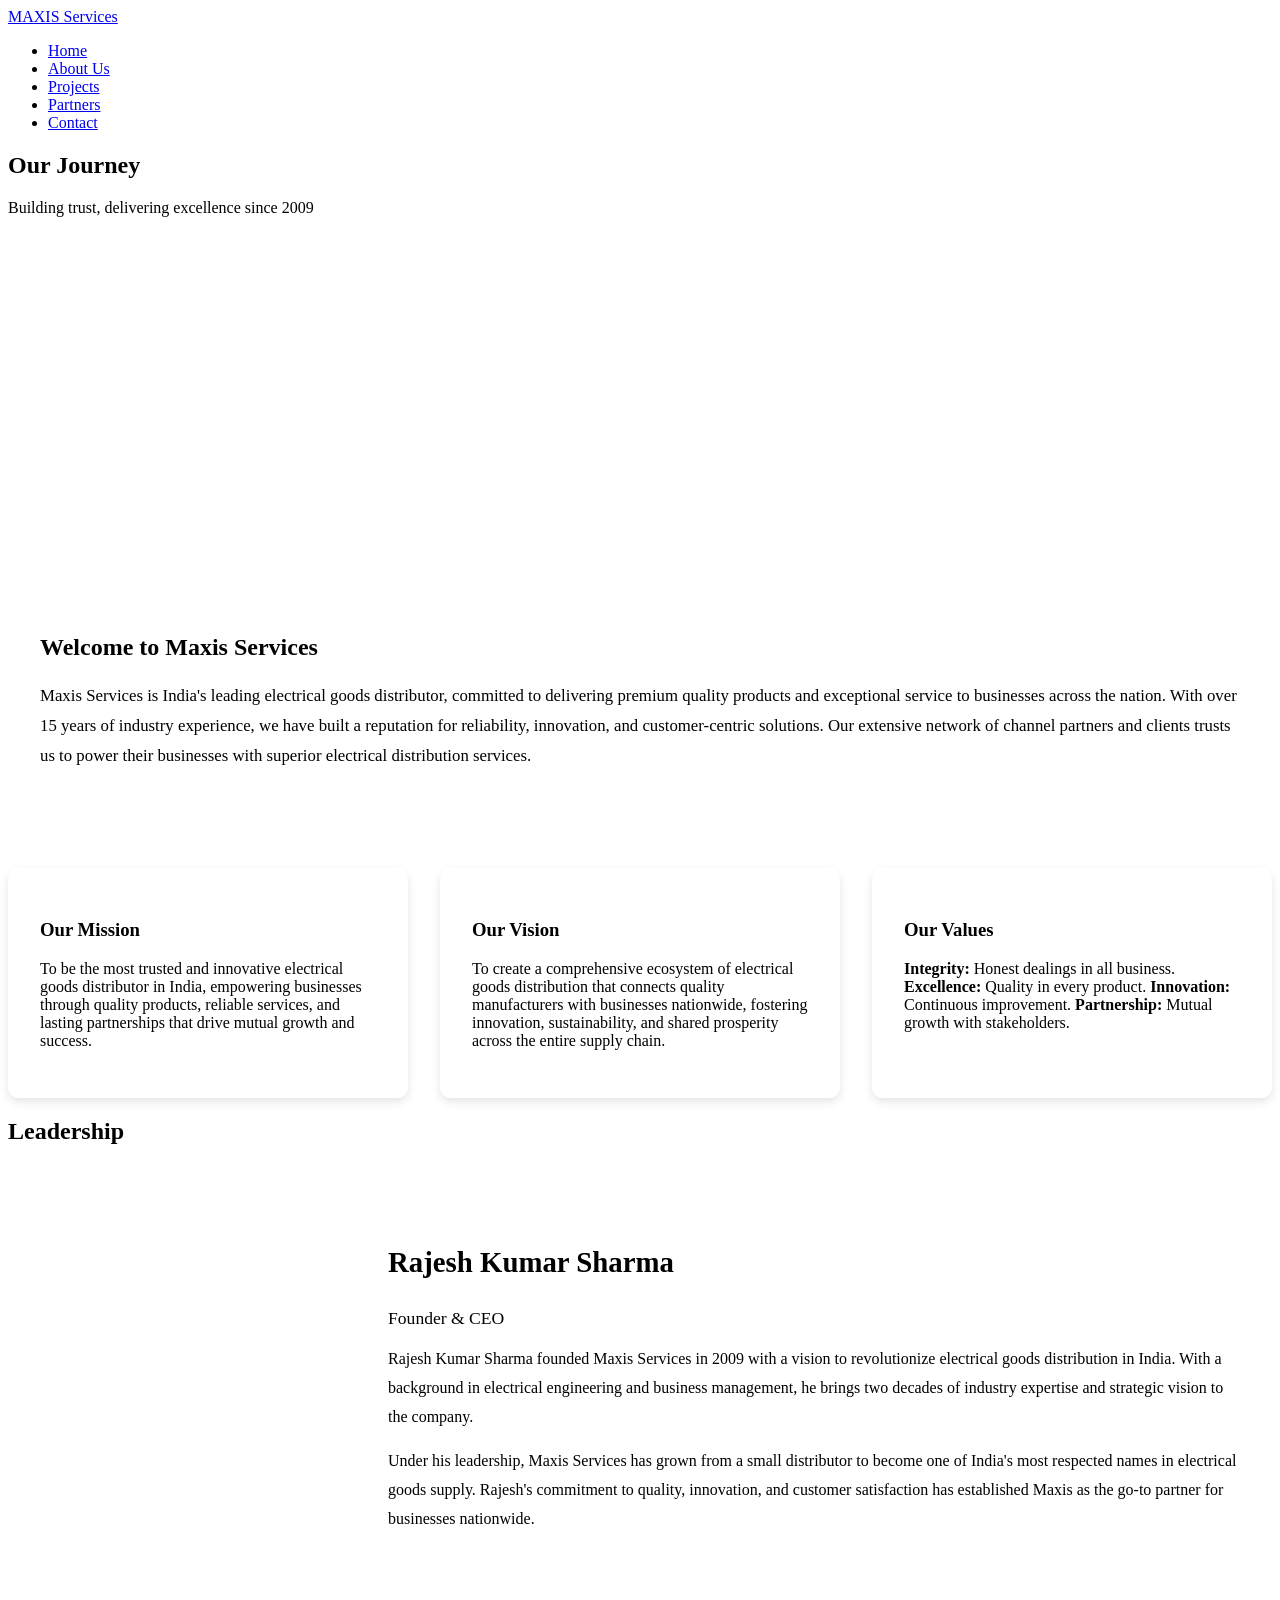
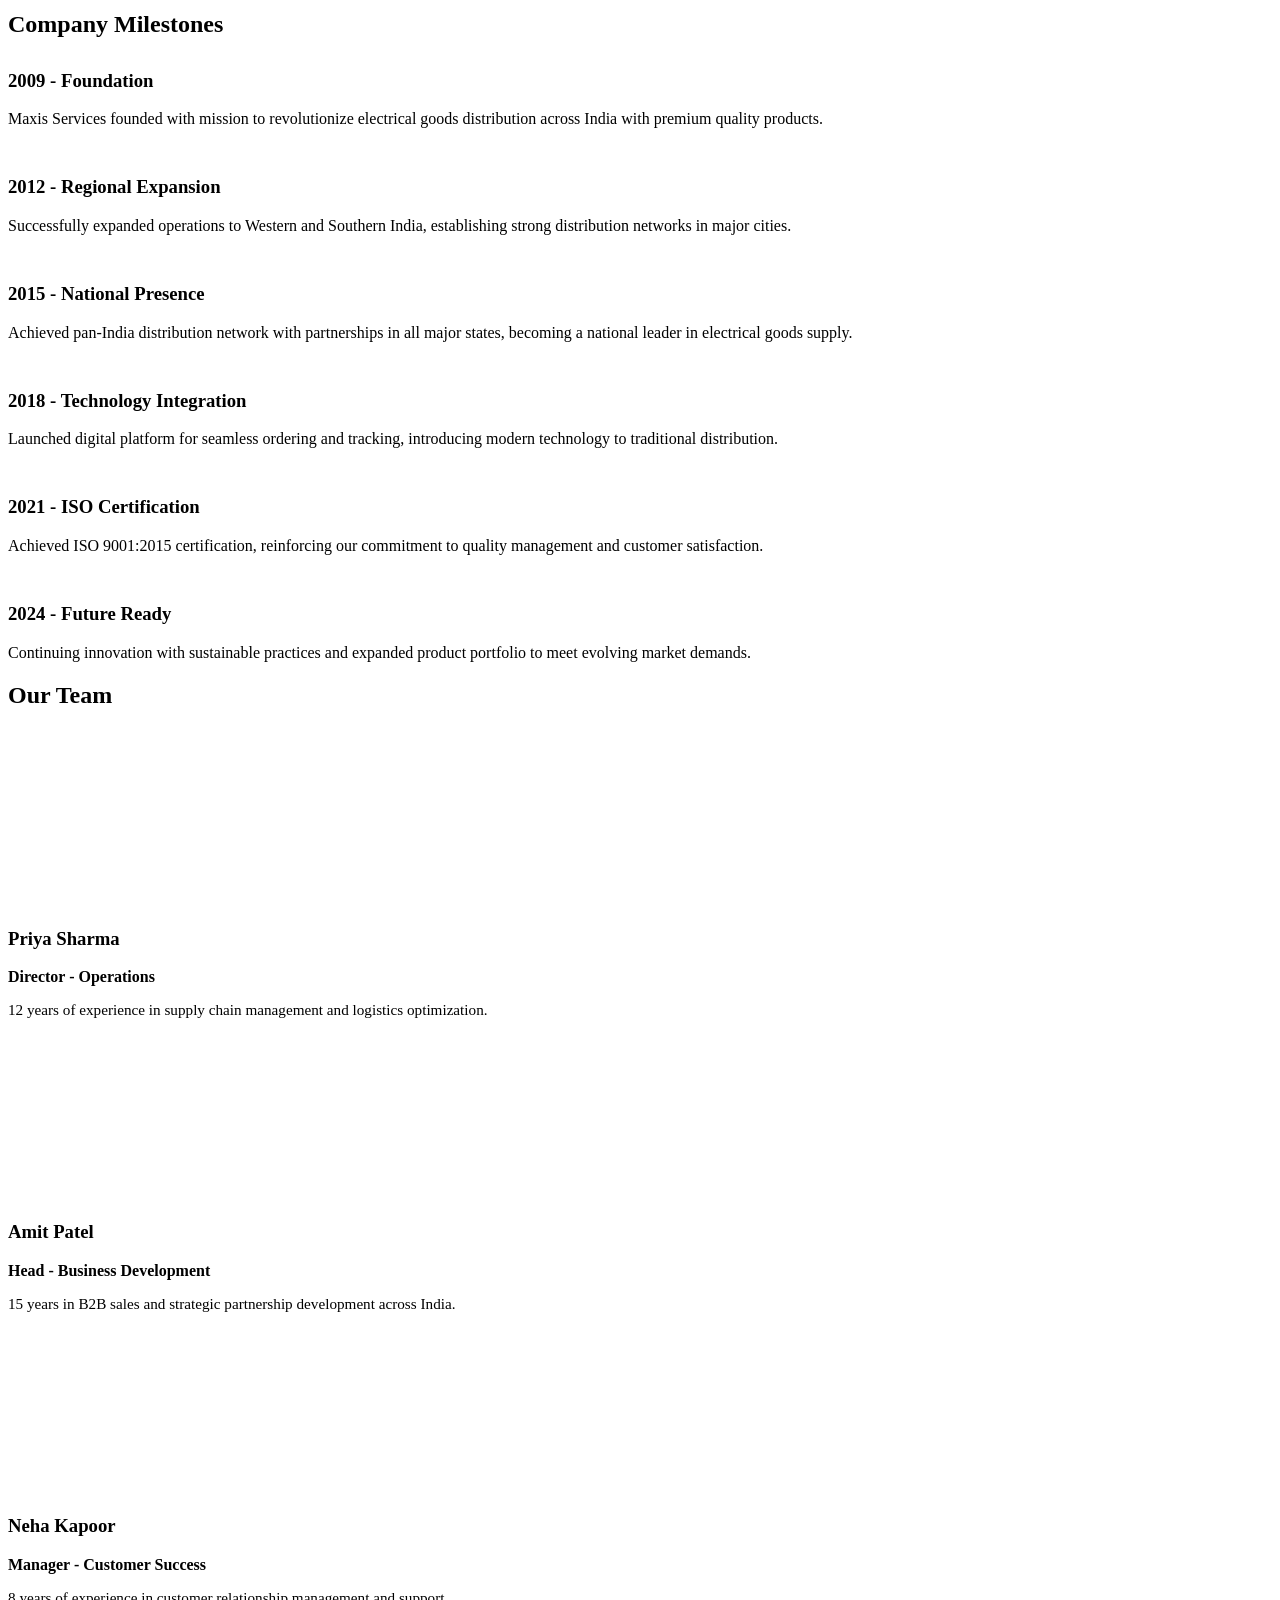
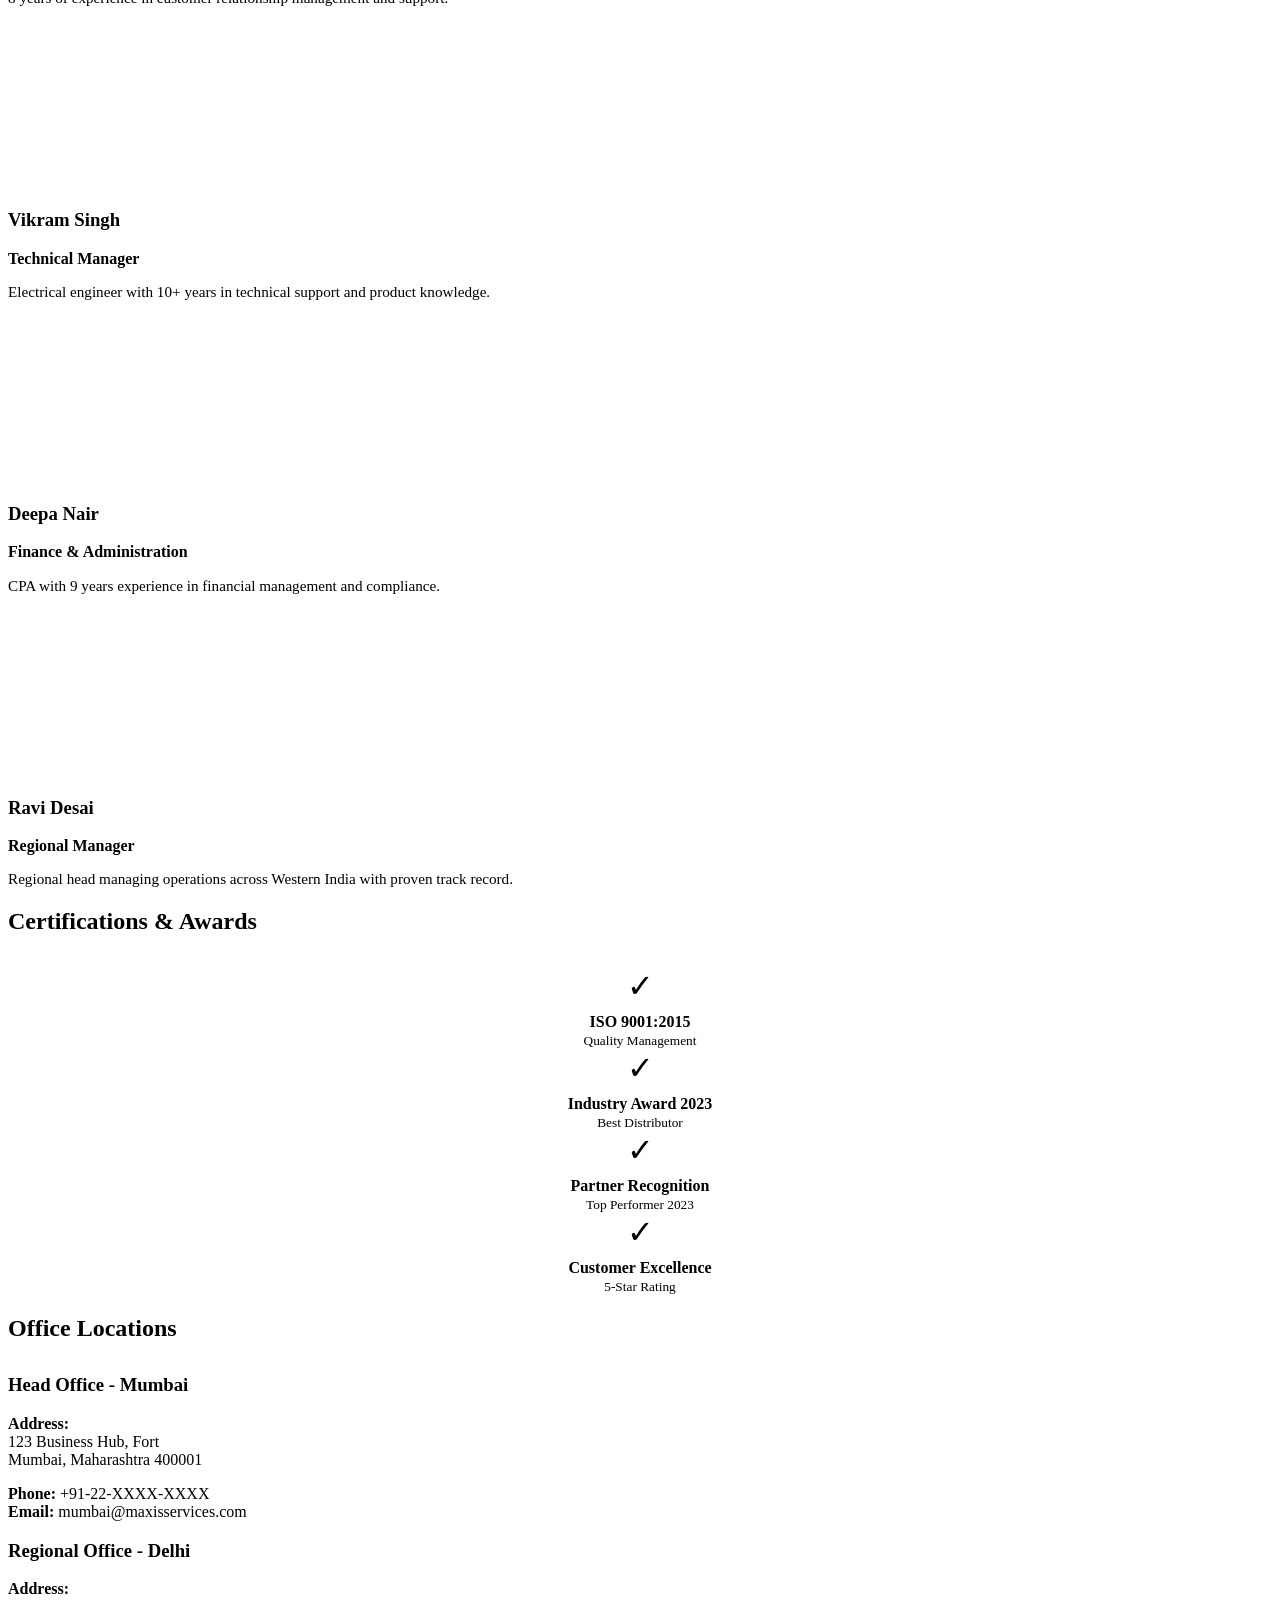
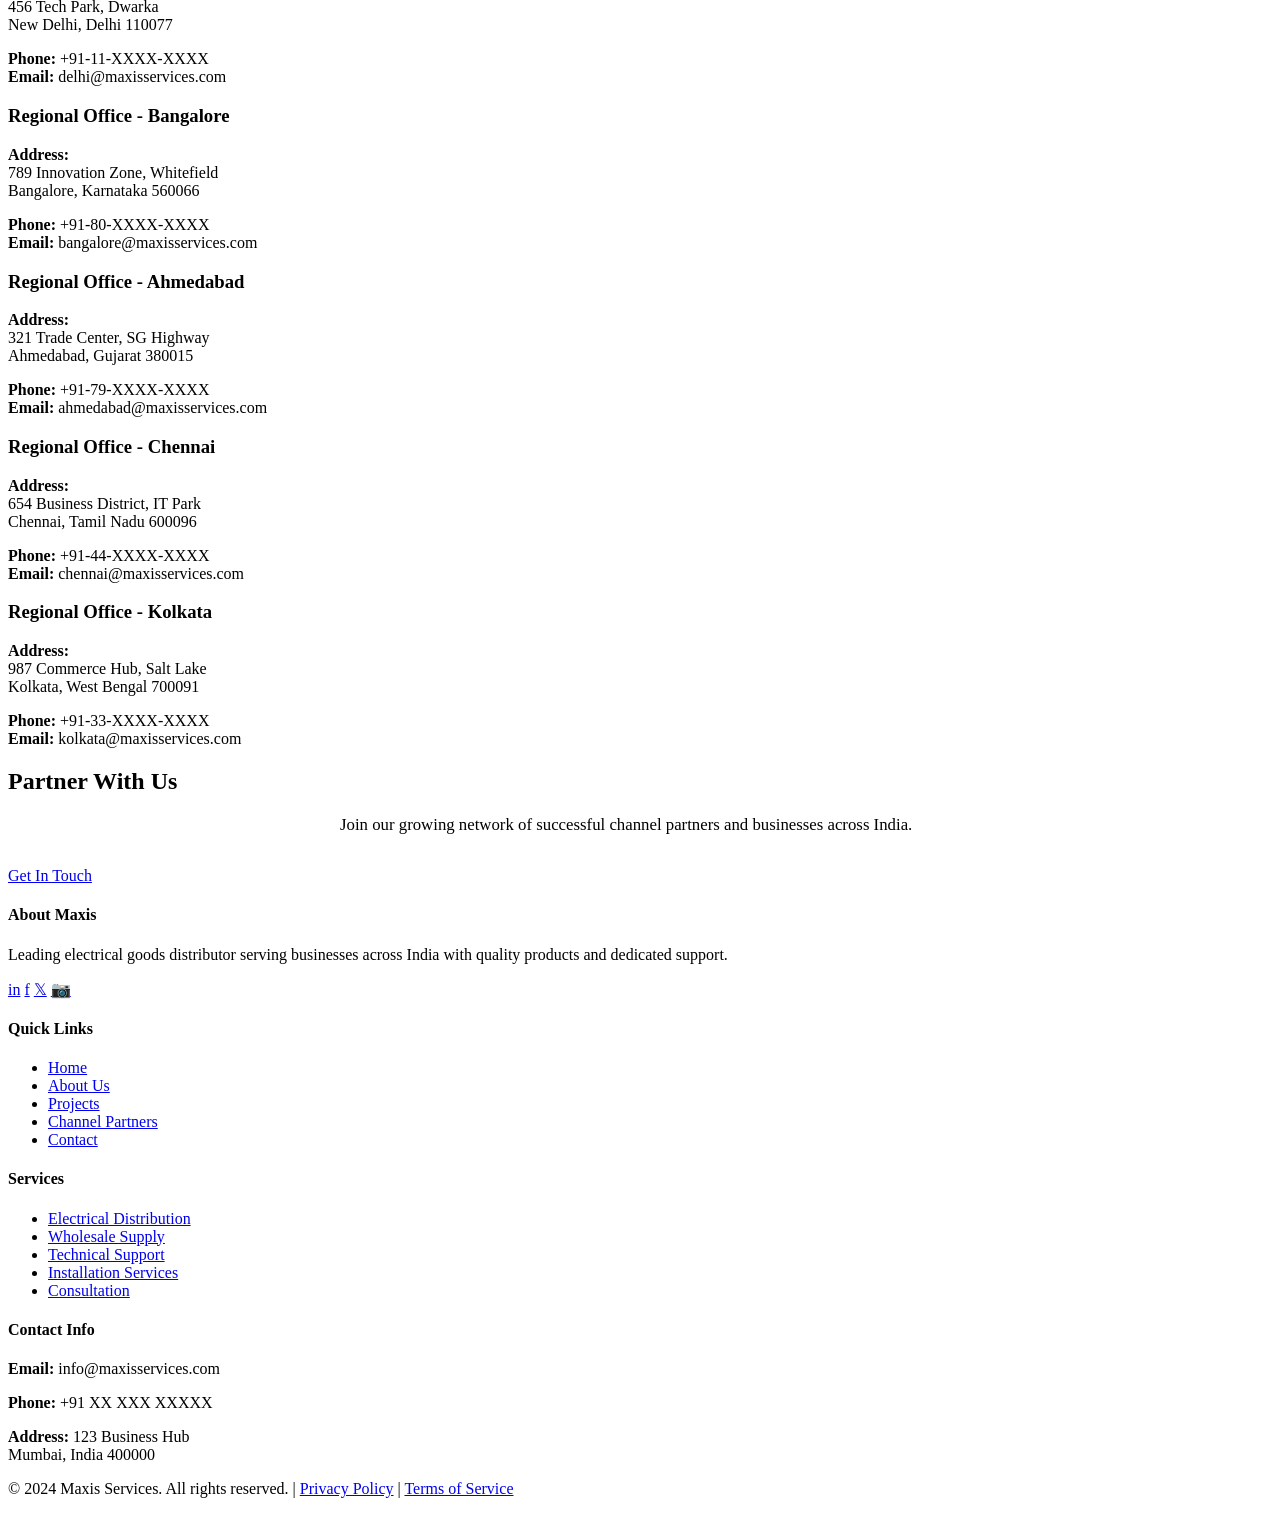
==== about.html @ 86330766 "Add files via upload" ====
<!DOCTYPE html>
<html lang="en">
<head>
    <meta charset="UTF-8">
    <meta name="viewport" content="width=device-width, initial-scale=1.0">
    <title>About Us - Maxis Services</title>
    <meta name="description" content="Learn about Maxis Services' journey, mission, vision, and dedicated team.">
    <link rel="stylesheet" href="css/styles.css">
</head>
<body>
    <!-- ============ HEADER ============ -->
    <header>
        <div class="navbar">
            <a href="index.html" class="logo">MAXIS Services</a>
            <nav>
                <ul>
                    <li><a href="index.html">Home</a></li>
                    <li><a href="about.html" class="active">About Us</a></li>
                    <li><a href="projects.html">Projects</a></li>
                    <li><a href="partners.html">Partners</a></li>
                    <li><a href="contact.html">Contact</a></li>
                </ul>
            </nav>
        </div>
    </header>

    <!-- ============ PAGE HERO ============ -->
    <section class="hero" style="min-height: 50vh;">
        <div class="hero-content">
            <h1>Our Journey</h1>
            <p>Building trust, delivering excellence since 2009</p>
        </div>
    </section>

    <!-- ============ COMPANY OVERVIEW ============ -->
    <section>
        <div class="container">
            <div style="background: var(--light-blue); padding: 2rem; border-radius: 10px; margin-bottom: 3rem;">
                <h2 style="color: var(--dark-blue); margin-top: 0;">Welcome to Maxis Services</h2>
                <p style="font-size: 1.05rem; line-height: 1.8;">
                    Maxis Services is India's leading electrical goods distributor, committed to delivering premium quality products 
                    and exceptional service to businesses across the nation. With over 15 years of industry experience, we have built 
                    a reputation for reliability, innovation, and customer-centric solutions. Our extensive network of channel partners 
                    and clients trusts us to power their businesses with superior electrical distribution services.
                </p>
            </div>
        </div>
    </section>

    <!-- ============ MISSION & VISION ============ -->
    <section class="light">
        <div class="container">
            <div style="display: grid; grid-template-columns: repeat(auto-fit, minmax(300px, 1fr)); gap: 2rem; margin-top: 2rem;">
                <div style="background: white; padding: 2rem; border-radius: 10px; box-shadow: 0 4px 10px rgba(0,0,0,0.1); border-left: 4px solid var(--purple);">
                    <h3 style="color: var(--dark-blue);">Our Mission</h3>
                    <p>To be the most trusted and innovative electrical goods distributor in India, empowering businesses through quality products, 
                    reliable services, and lasting partnerships that drive mutual growth and success.</p>
                </div>

                <div style="background: white; padding: 2rem; border-radius: 10px; box-shadow: 0 4px 10px rgba(0,0,0,0.1); border-left: 4px solid var(--purple);">
                    <h3 style="color: var(--dark-blue);">Our Vision</h3>
                    <p>To create a comprehensive ecosystem of electrical goods distribution that connects quality manufacturers with businesses 
                    nationwide, fostering innovation, sustainability, and shared prosperity across the entire supply chain.</p>
                </div>

                <div style="background: white; padding: 2rem; border-radius: 10px; box-shadow: 0 4px 10px rgba(0,0,0,0.1); border-left: 4px solid var(--purple);">
                    <h3 style="color: var(--dark-blue);">Our Values</h3>
                    <p><strong>Integrity:</strong> Honest dealings in all business. <strong>Excellence:</strong> Quality in every product. 
                    <strong>Innovation:</strong> Continuous improvement. <strong>Partnership:</strong> Mutual growth with stakeholders.</p>
                </div>
            </div>
        </div>
    </section>

    <!-- ============ FOUNDER PROFILE ============ -->
    <section>
        <div class="container">
            <h2>Leadership</h2>
            <div style="display: grid; grid-template-columns: 300px 1fr; gap: 3rem; align-items: center; margin-top: 2rem; background: var(--light-blue); padding: 2rem; border-radius: 10px;">
                <div style="background: linear-gradient(135deg, var(--medium-blue), var(--purple)); height: 350px; border-radius: 10px; display: flex; align-items: center; justify-content: center; color: white; font-size: 1rem;">
                    Founder Photo
                </div>
                <div>
                    <h3 style="color: var(--dark-blue); font-size: 1.8rem;">Rajesh Kumar Sharma</h3>
                    <p style="color: var(--medium-blue); font-size: 1.1rem; margin-bottom: 1rem;">Founder & CEO</p>
                    <p style="line-height: 1.8; margin-bottom: 1rem;">
                        Rajesh Kumar Sharma founded Maxis Services in 2009 with a vision to revolutionize electrical goods distribution in India. 
                        With a background in electrical engineering and business management, he brings two decades of industry expertise and 
                        strategic vision to the company.
                    </p>
                    <p style="line-height: 1.8;">
                        Under his leadership, Maxis Services has grown from a small distributor to become one of India's most respected names 
                        in electrical goods supply. Rajesh's commitment to quality, innovation, and customer satisfaction has established Maxis 
                        as the go-to partner for businesses nationwide.
                    </p>
                </div>
            </div>
        </div>
    </section>

    <!-- ============ TIMELINE ============ -->
    <section class="light">
        <div class="container">
            <h2>Company Milestones</h2>
            <div class="timeline" style="margin-top: 2rem;">
                <div class="timeline-item" style="position: relative; margin-bottom: 3rem;">
                    <div class="timeline-dot"></div>
                    <div class="timeline-content">
                        <h3>2009 - Foundation</h3>
                        <p>Maxis Services founded with mission to revolutionize electrical goods distribution across India with premium quality products.</p>
                    </div>
                </div>

                <div class="timeline-item" style="position: relative; margin-bottom: 3rem;">
                    <div class="timeline-dot"></div>
                    <div class="timeline-content">
                        <h3>2012 - Regional Expansion</h3>
                        <p>Successfully expanded operations to Western and Southern India, establishing strong distribution networks in major cities.</p>
                    </div>
                </div>

                <div class="timeline-item" style="position: relative; margin-bottom: 3rem;">
                    <div class="timeline-dot"></div>
                    <div class="timeline-content">
                        <h3>2015 - National Presence</h3>
                        <p>Achieved pan-India distribution network with partnerships in all major states, becoming a national leader in electrical goods supply.</p>
                    </div>
                </div>

                <div class="timeline-item" style="position: relative; margin-bottom: 3rem;">
                    <div class="timeline-dot"></div>
                    <div class="timeline-content">
                        <h3>2018 - Technology Integration</h3>
                        <p>Launched digital platform for seamless ordering and tracking, introducing modern technology to traditional distribution.</p>
                    </div>
                </div>

                <div class="timeline-item" style="position: relative; margin-bottom: 3rem;">
                    <div class="timeline-dot"></div>
                    <div class="timeline-content">
                        <h3>2021 - ISO Certification</h3>
                        <p>Achieved ISO 9001:2015 certification, reinforcing our commitment to quality management and customer satisfaction.</p>
                    </div>
                </div>

                <div class="timeline-item" style="position: relative;">
                    <div class="timeline-dot"></div>
                    <div class="timeline-content">
                        <h3>2024 - Future Ready</h3>
                        <p>Continuing innovation with sustainable practices and expanded product portfolio to meet evolving market demands.</p>
                    </div>
                </div>
            </div>
        </div>
    </section>

    <!-- ============ TEAM ============ -->
    <section>
        <div class="container">
            <h2>Our Team</h2>
            <div class="features" style="margin-top: 2rem;">
                <div class="feature-card">
                    <div style="background: linear-gradient(135deg, var(--medium-blue), var(--purple)); height: 200px; border-radius: 8px; margin: -2rem -2rem 1rem; display: flex; align-items: center; justify-content: center; color: white;">
                        Team Member 1
                    </div>
                    <h3>Priya Sharma</h3>
                    <p style="color: var(--medium-blue); font-weight: 600; margin-bottom: 0.5rem;">Director - Operations</p>
                    <p style="font-size: 0.95rem;">12 years of experience in supply chain management and logistics optimization.</p>
                </div>

                <div class="feature-card">
                    <div style="background: linear-gradient(135deg, var(--medium-blue), var(--purple)); height: 200px; border-radius: 8px; margin: -2rem -2rem 1rem; display: flex; align-items: center; justify-content: center; color: white;">
                        Team Member 2
                    </div>
                    <h3>Amit Patel</h3>
                    <p style="color: var(--medium-blue); font-weight: 600; margin-bottom: 0.5rem;">Head - Business Development</p>
                    <p style="font-size: 0.95rem;">15 years in B2B sales and strategic partnership development across India.</p>
                </div>

                <div class="feature-card">
                    <div style="background: linear-gradient(135deg, var(--medium-blue), var(--purple)); height: 200px; border-radius: 8px; margin: -2rem -2rem 1rem; display: flex; align-items: center; justify-content: center; color: white;">
                        Team Member 3
                    </div>
                    <h3>Neha Kapoor</h3>
                    <p style="color: var(--medium-blue); font-weight: 600; margin-bottom: 0.5rem;">Manager - Customer Success</p>
                    <p style="font-size: 0.95rem;">8 years of experience in customer relationship management and support.</p>
                </div>

                <div class="feature-card">
                    <div style="background: linear-gradient(135deg, var(--medium-blue), var(--purple)); height: 200px; border-radius: 8px; margin: -2rem -2rem 1rem; display: flex; align-items: center; justify-content: center; color: white;">
                        Team Member 4
                    </div>
                    <h3>Vikram Singh</h3>
                    <p style="color: var(--medium-blue); font-weight: 600; margin-bottom: 0.5rem;">Technical Manager</p>
                    <p style="font-size: 0.95rem;">Electrical engineer with 10+ years in technical support and product knowledge.</p>
                </div>

                <div class="feature-card">
                    <div style="background: linear-gradient(135deg, var(--medium-blue), var(--purple)); height: 200px; border-radius: 8px; margin: -2rem -2rem 1rem; display: flex; align-items: center; justify-content: center; color: white;">
                        Team Member 5
                    </div>
                    <h3>Deepa Nair</h3>
                    <p style="color: var(--medium-blue); font-weight: 600; margin-bottom: 0.5rem;">Finance & Administration</p>
                    <p style="font-size: 0.95rem;">CPA with 9 years experience in financial management and compliance.</p>
                </div>

                <div class="feature-card">
                    <div style="background: linear-gradient(135deg, var(--medium-blue), var(--purple)); height: 200px; border-radius: 8px; margin: -2rem -2rem 1rem; display: flex; align-items: center; justify-content: center; color: white;">
                        Team Member 6
                    </div>
                    <h3>Ravi Desai</h3>
                    <p style="color: var(--medium-blue); font-weight: 600; margin-bottom: 0.5rem;">Regional Manager</p>
                    <p style="font-size: 0.95rem;">Regional head managing operations across Western India with proven track record.</p>
                </div>
            </div>
        </div>
    </section>

    <!-- ============ CERTIFICATIONS ============ -->
    <section class="light">
        <div class="container">
            <h2>Certifications & Awards</h2>
            <div class="partners-grid" style="margin-top: 2rem;">
                <div class="partner-card">
                    <div style="text-align: center;">
                        <div style="font-size: 2rem; margin-bottom: 0.5rem;">✓</div>
                        <strong>ISO 9001:2015</strong><br><small>Quality Management</small>
                    </div>
                </div>
                <div class="partner-card">
                    <div style="text-align: center;">
                        <div style="font-size: 2rem; margin-bottom: 0.5rem;">✓</div>
                        <strong>Industry Award 2023</strong><br><small>Best Distributor</small>
                    </div>
                </div>
                <div class="partner-card">
                    <div style="text-align: center;">
                        <div style="font-size: 2rem; margin-bottom: 0.5rem;">✓</div>
                        <strong>Partner Recognition</strong><br><small>Top Performer 2023</small>
                    </div>
                </div>
                <div class="partner-card">
                    <div style="text-align: center;">
                        <div style="font-size: 2rem; margin-bottom: 0.5rem;">✓</div>
                        <strong>Customer Excellence</strong><br><small>5-Star Rating</small>
                    </div>
                </div>
            </div>
        </div>
    </section>

    <!-- ============ OFFICE LOCATIONS ============ -->
    <section>
        <div class="container">
            <h2>Office Locations</h2>
            <div class="features" style="margin-top: 2rem;">
                <div class="feature-card">
                    <h3>Head Office - Mumbai</h3>
                    <p><strong>Address:</strong><br>123 Business Hub, Fort<br>Mumbai, Maharashtra 400001</p>
                    <p><strong>Phone:</strong> +91-22-XXXX-XXXX<br><strong>Email:</strong> mumbai@maxisservices.com</p>
                </div>

                <div class="feature-card">
                    <h3>Regional Office - Delhi</h3>
                    <p><strong>Address:</strong><br>456 Tech Park, Dwarka<br>New Delhi, Delhi 110077</p>
                    <p><strong>Phone:</strong> +91-11-XXXX-XXXX<br><strong>Email:</strong> delhi@maxisservices.com</p>
                </div>

                <div class="feature-card">
                    <h3>Regional Office - Bangalore</h3>
                    <p><strong>Address:</strong><br>789 Innovation Zone, Whitefield<br>Bangalore, Karnataka 560066</p>
                    <p><strong>Phone:</strong> +91-80-XXXX-XXXX<br><strong>Email:</strong> bangalore@maxisservices.com</p>
                </div>

                <div class="feature-card">
                    <h3>Regional Office - Ahmedabad</h3>
                    <p><strong>Address:</strong><br>321 Trade Center, SG Highway<br>Ahmedabad, Gujarat 380015</p>
                    <p><strong>Phone:</strong> +91-79-XXXX-XXXX<br><strong>Email:</strong> ahmedabad@maxisservices.com</p>
                </div>

                <div class="feature-card">
                    <h3>Regional Office - Chennai</h3>
                    <p><strong>Address:</strong><br>654 Business District, IT Park<br>Chennai, Tamil Nadu 600096</p>
                    <p><strong>Phone:</strong> +91-44-XXXX-XXXX<br><strong>Email:</strong> chennai@maxisservices.com</p>
                </div>

                <div class="feature-card">
                    <h3>Regional Office - Kolkata</h3>
                    <p><strong>Address:</strong><br>987 Commerce Hub, Salt Lake<br>Kolkata, West Bengal 700091</p>
                    <p><strong>Phone:</strong> +91-33-XXXX-XXXX<br><strong>Email:</strong> kolkata@maxisservices.com</p>
                </div>
            </div>
        </div>
    </section>

    <!-- ============ CTA ============ -->
    <section class="dark">
        <div class="container text-center">
            <h2>Partner With Us</h2>
            <p style="font-size: 1.05rem; margin-bottom: 2rem; max-width: 600px; margin-left: auto; margin-right: auto;">
                Join our growing network of successful channel partners and businesses across India.
            </p>
            <a href="contact.html" class="btn btn-secondary">Get In Touch</a>
        </div>
    </section>

    <!-- ============ FOOTER ============ -->
    <footer>
        <div class="footer-content">
            <div class="footer-section">
                <h4>About Maxis</h4>
                <p>Leading electrical goods distributor serving businesses across India with quality products and dedicated support.</p>
                <div class="social-links">
                    <a href="#" title="LinkedIn">in</a>
                    <a href="#" title="Facebook">f</a>
                    <a href="#" title="Twitter">𝕏</a>
                    <a href="#" title="Instagram">📷</a>
                </div>
            </div>

            <div class="footer-section">
                <h4>Quick Links</h4>
                <ul>
                    <li><a href="index.html">Home</a></li>
                    <li><a href="about.html">About Us</a></li>
                    <li><a href="projects.html">Projects</a></li>
                    <li><a href="partners.html">Channel Partners</a></li>
                    <li><a href="contact.html">Contact</a></li>
                </ul>
            </div>

            <div class="footer-section">
                <h4>Services</h4>
                <ul>
                    <li><a href="#">Electrical Distribution</a></li>
                    <li><a href="#">Wholesale Supply</a></li>
                    <li><a href="#">Technical Support</a></li>
                    <li><a href="#">Installation Services</a></li>
                    <li><a href="#">Consultation</a></li>
                </ul>
            </div>

            <div class="footer-section">
                <h4>Contact Info</h4>
                <p><strong>Email:</strong> info@maxisservices.com</p>
                <p><strong>Phone:</strong> +91 XX XXX XXXXX</p>
                <p><strong>Address:</strong> 123 Business Hub<br>Mumbai, India 400000</p>
            </div>
        </div>

        <div class="footer-bottom">
            <p>&copy; 2024 Maxis Services. All rights reserved. | <a href="#">Privacy Policy</a> | <a href="#">Terms of Service</a></p>
        </div>
    </footer>

    <script src="js/script.js"></script>
</body>
</html>
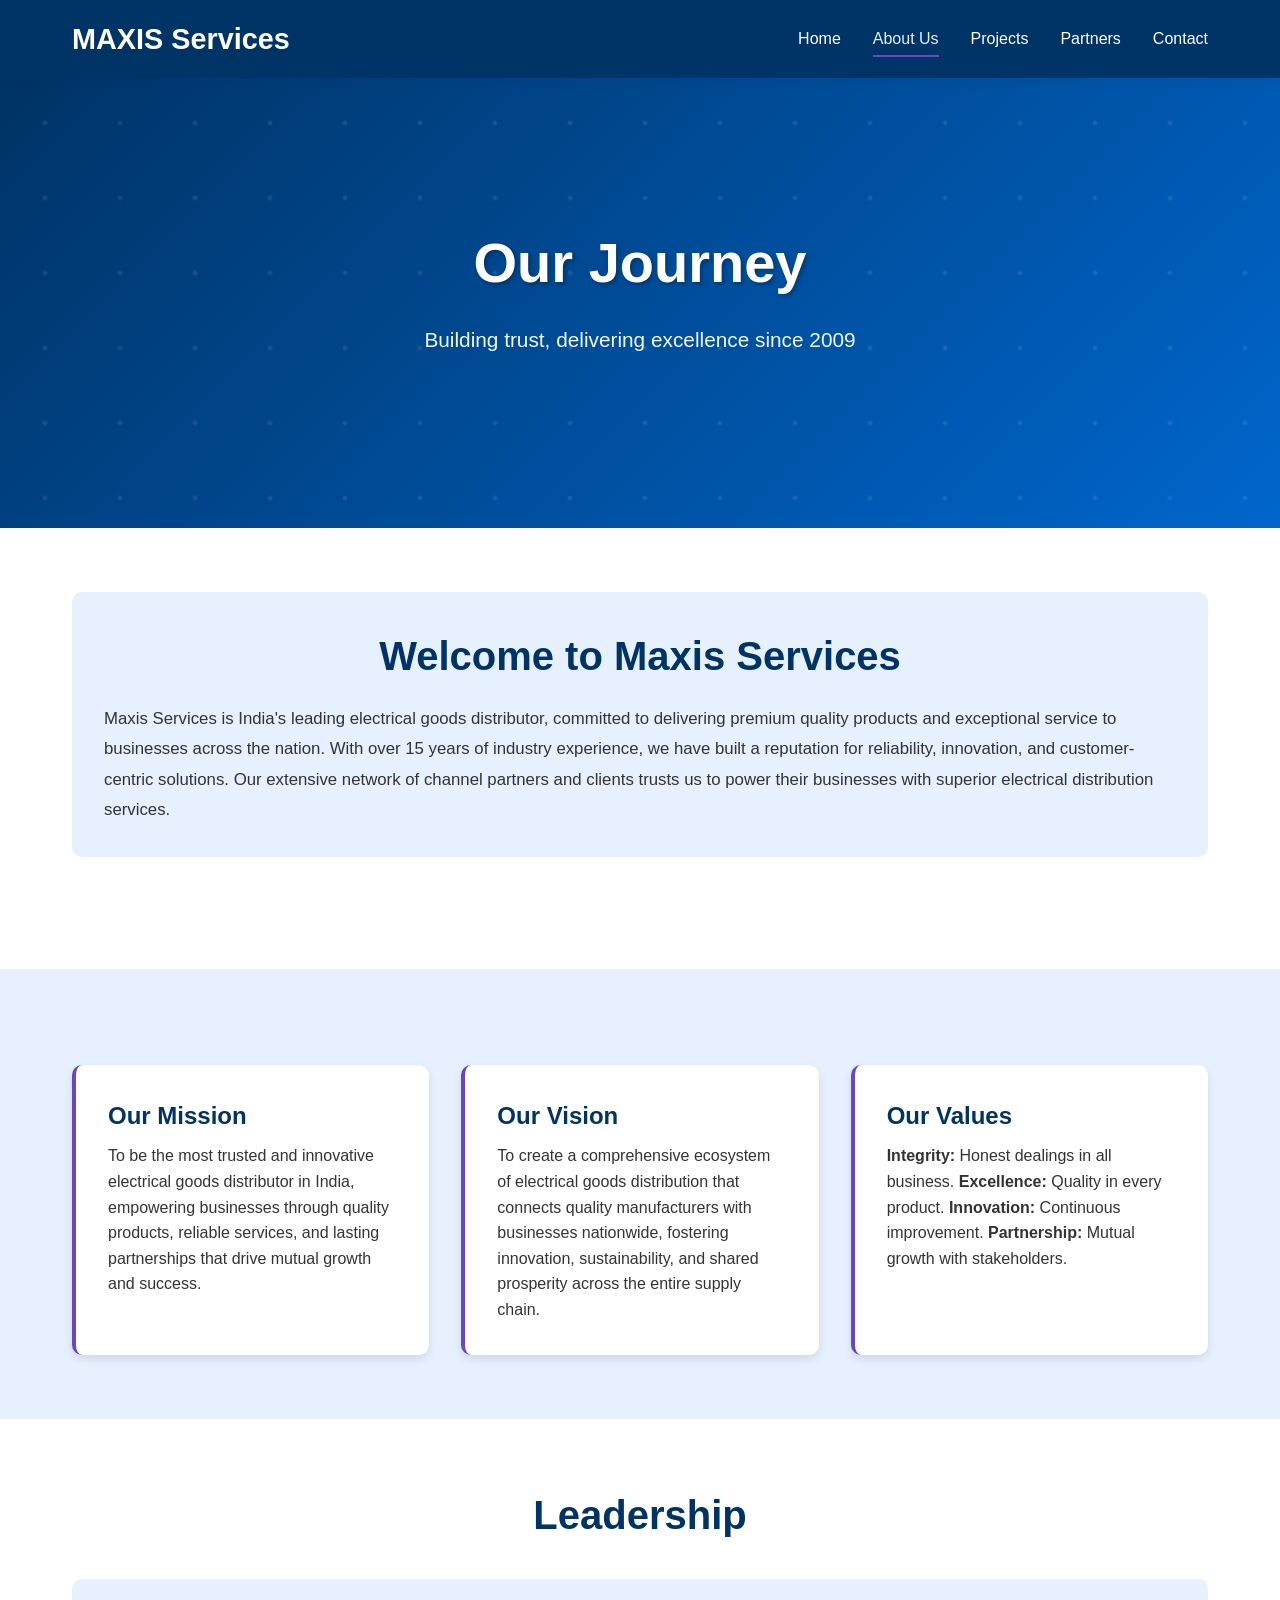
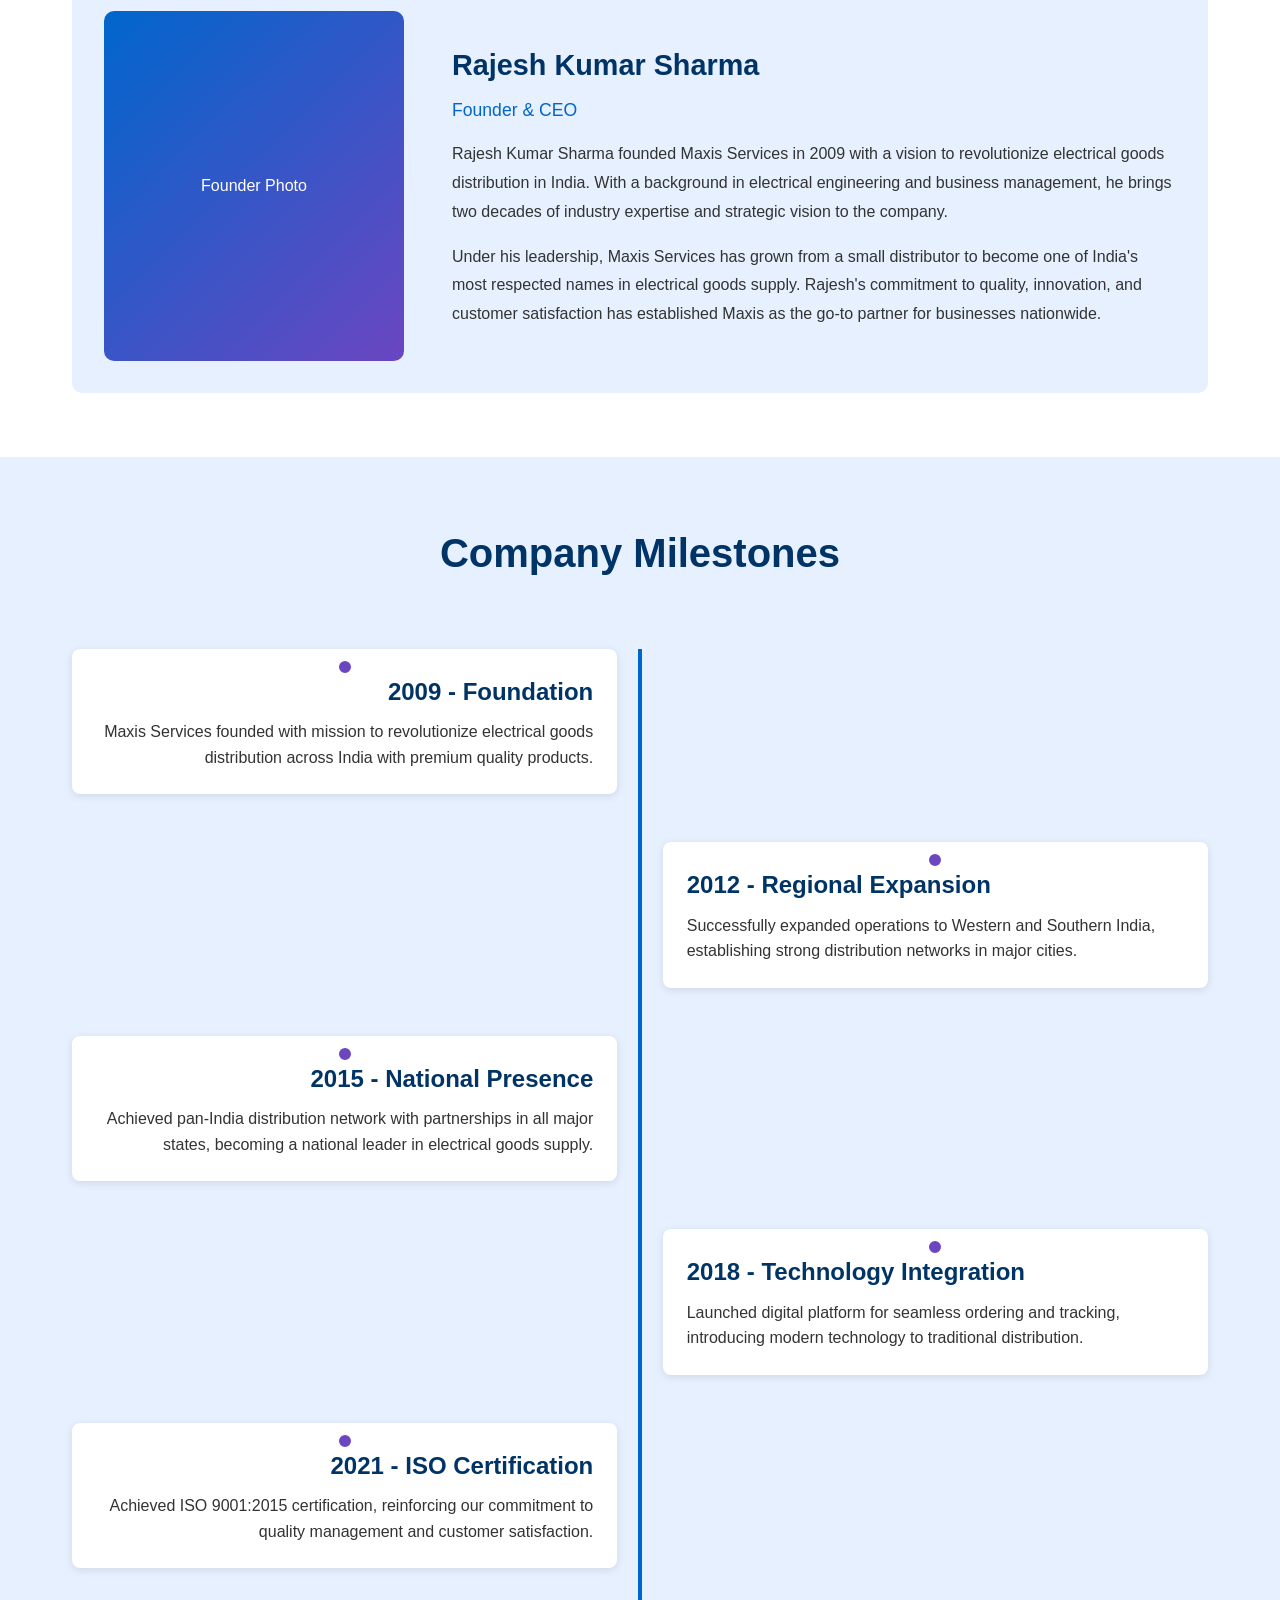
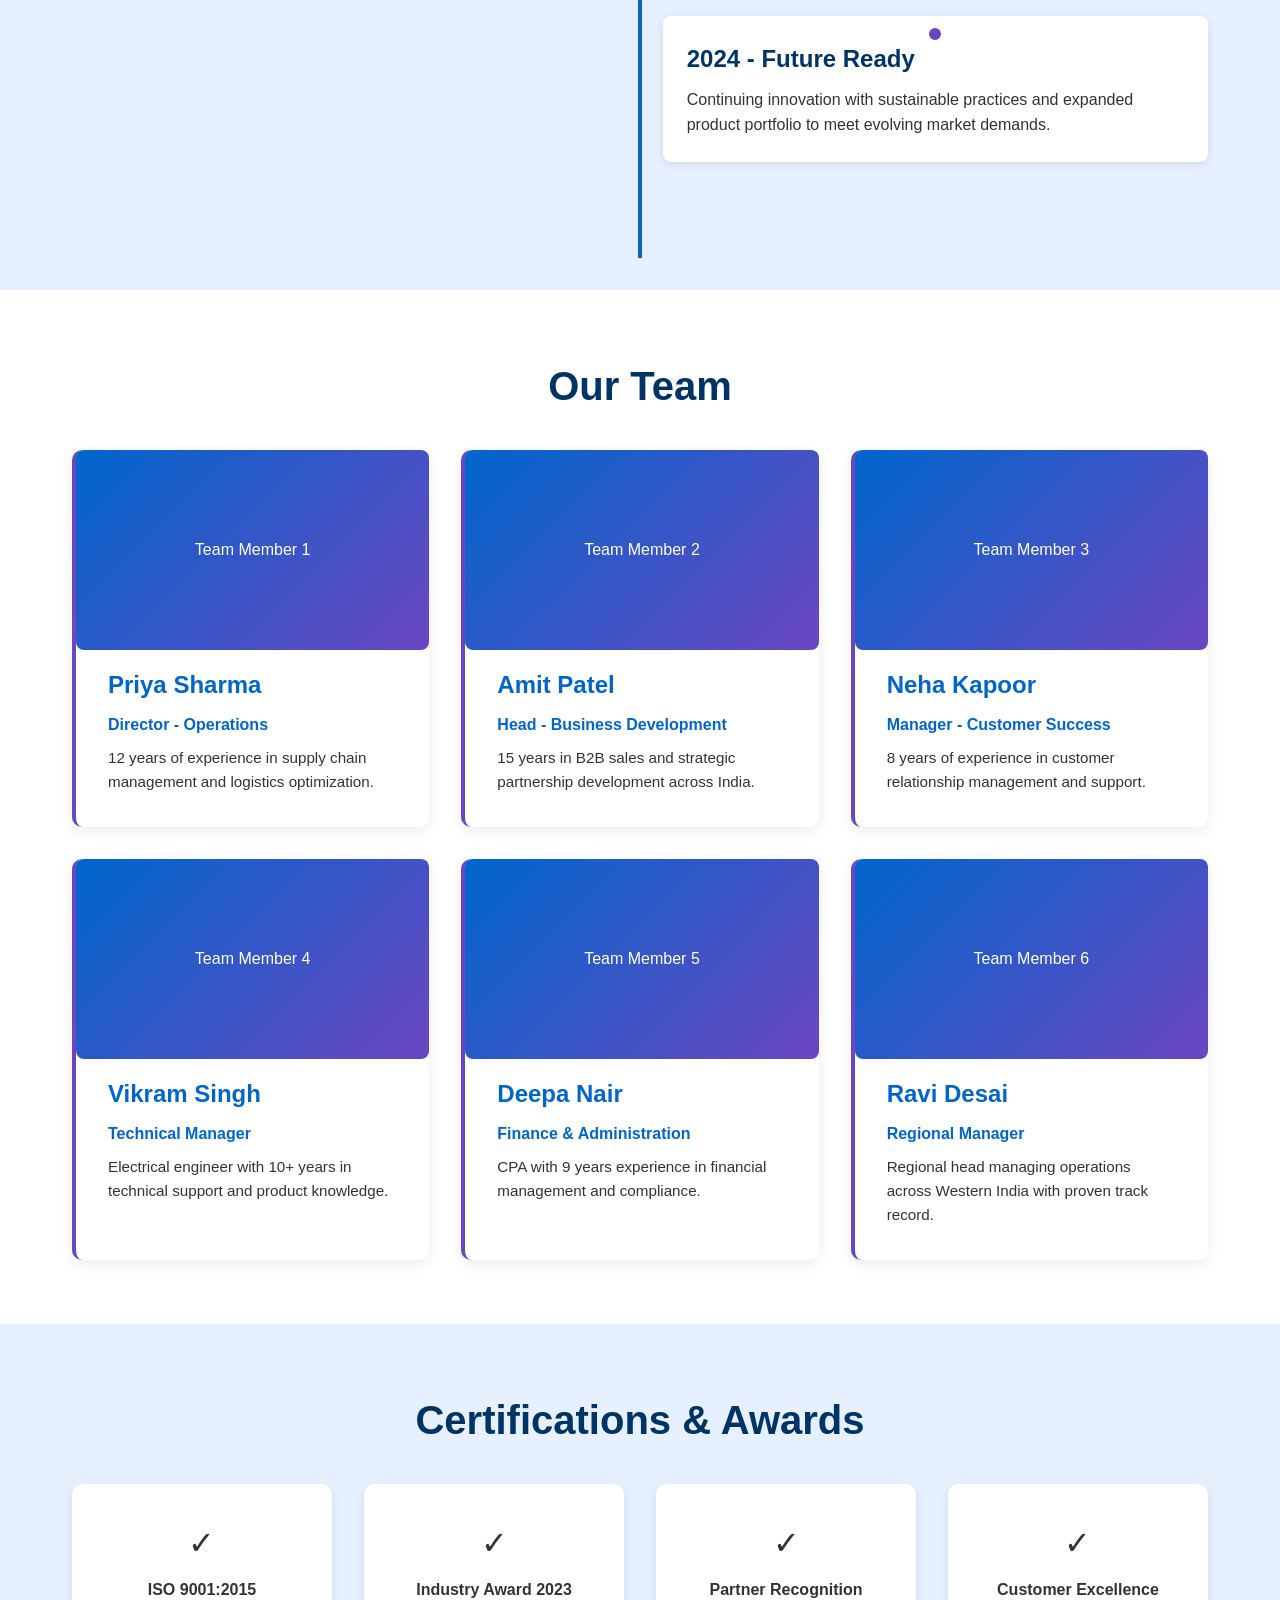
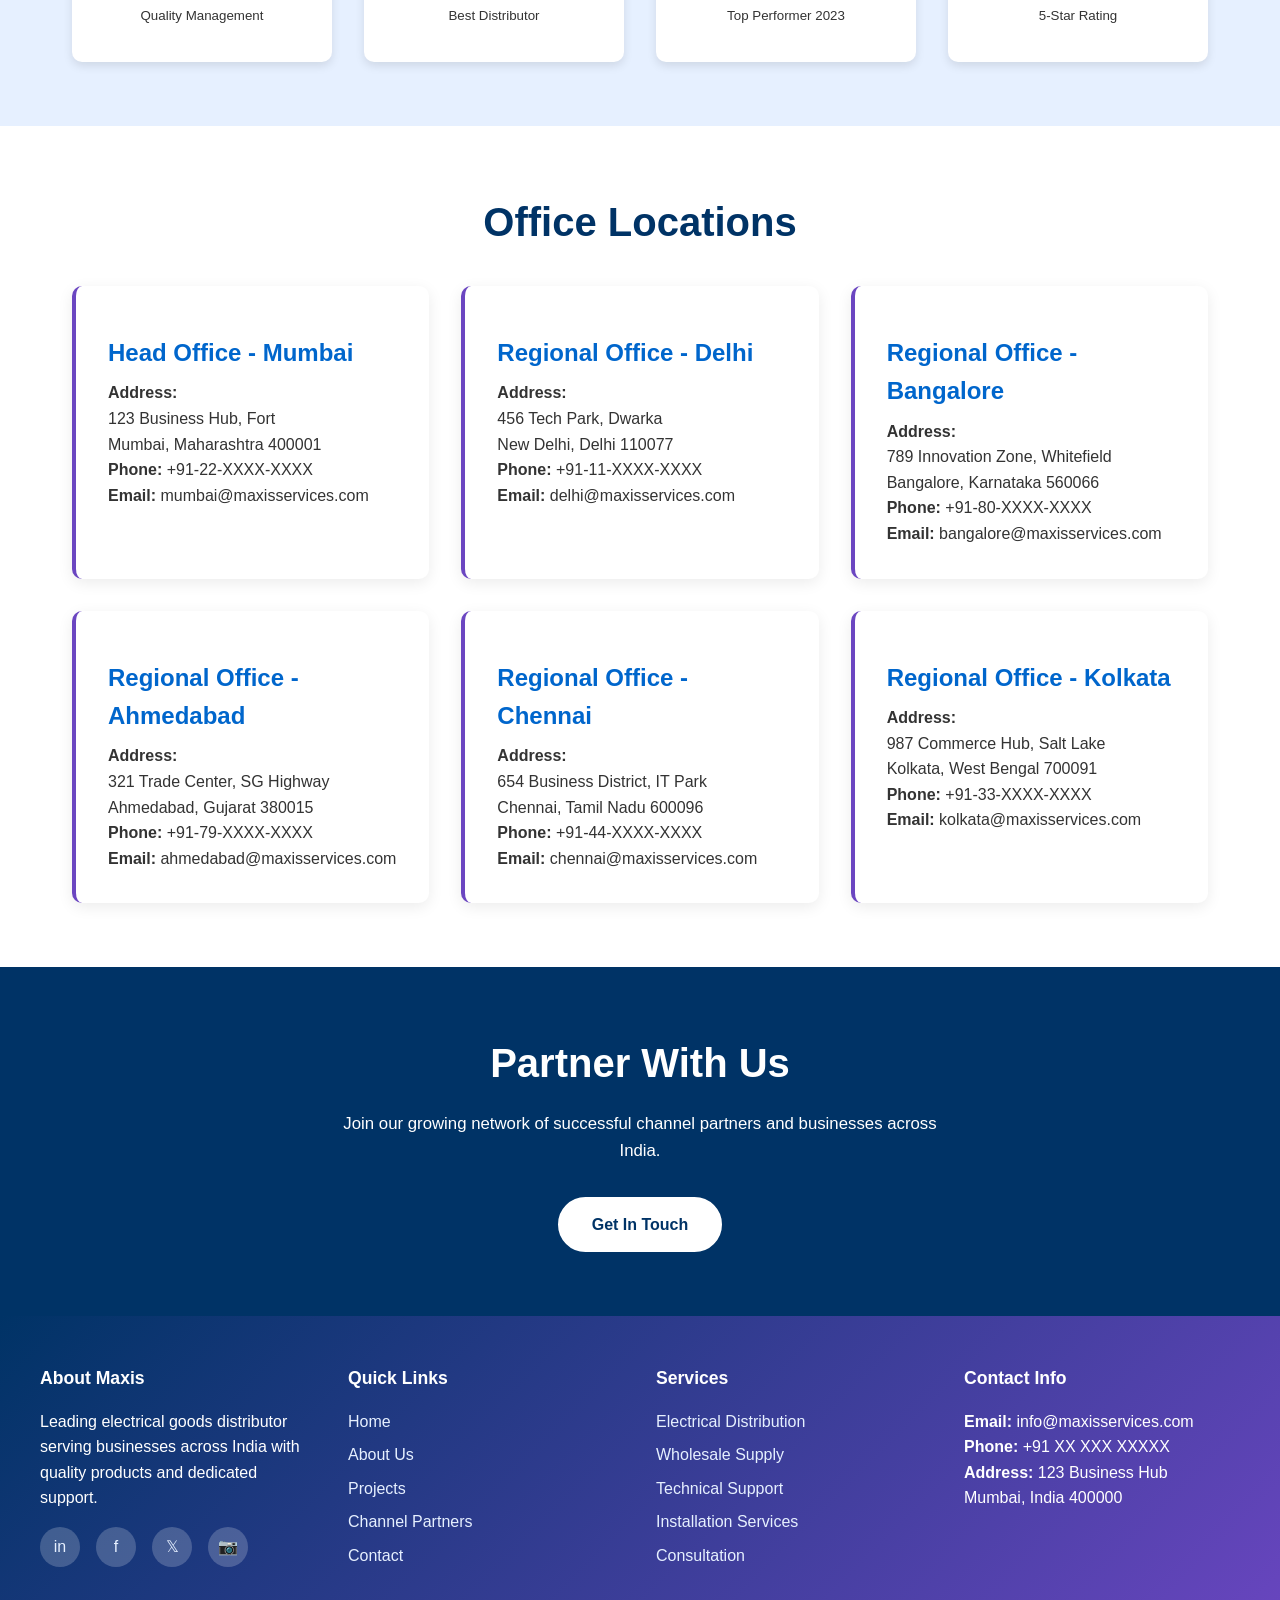
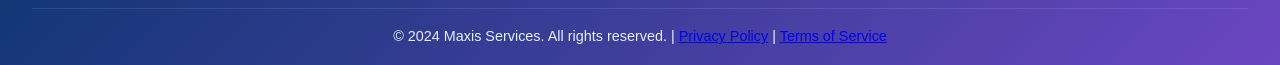
==== commit c1c2ad79: "Update about.html" ====
--- a/about.html
+++ b/about.html
@@ -5,7 +5,7 @@
     <meta name="viewport" content="width=device-width, initial-scale=1.0">
     <title>About Us - Maxis Services</title>
     <meta name="description" content="Learn about Maxis Services' journey, mission, vision, and dedicated team.">
-    <link rel="stylesheet" href="css/styles.css">
+    <link rel="stylesheet" href="css/style.css">
 </head>
 <body>
     <!-- ============ HEADER ============ -->
--- a/css/style.css
+++ b/css/style.css
@@ -0,0 +1,662 @@
+* {
+    margin: 0;
+    padding: 0;
+    box-sizing: border-box;
+}
+
+:root {
+    --dark-blue: #003366;
+    --medium-blue: #0066CC;
+    --light-blue: #E6F0FF;
+    --purple: #6B46C1;
+    --white: #FFFFFF;
+    --gray-dark: #333333;
+    --gray-light: #F5F5F5;
+    --gray-border: #CCCCCC;
+}
+
+body {
+    font-family: 'Segoe UI', Tahoma, Geneva, Verdana, sans-serif;
+    line-height: 1.6;
+    color: var(--gray-dark);
+    background-color: var(--white);
+    overflow-x: hidden;
+}
+
+html {
+    scroll-behavior: smooth;
+}
+
+/* ============ HEADER & NAVIGATION ============ */
+header {
+    background-color: var(--dark-blue);
+    padding: 1rem 0;
+    position: sticky;
+    top: 0;
+    z-index: 1000;
+    box-shadow: 0 2px 10px rgba(0, 51, 102, 0.1);
+    transition: all 0.3s ease;
+}
+
+header.scrolled {
+    box-shadow: 0 4px 20px rgba(0, 51, 102, 0.2);
+}
+
+.navbar {
+    display: flex;
+    justify-content: space-between;
+    align-items: center;
+    max-width: 1200px;
+    margin: 0 auto;
+    padding: 0 2rem;
+}
+
+.logo {
+    font-size: 1.8rem;
+    font-weight: bold;
+    color: var(--white);
+    text-decoration: none;
+    transition: transform 0.3s ease;
+}
+
+.logo:hover {
+    transform: scale(1.05);
+}
+
+nav ul {
+    list-style: none;
+    display: flex;
+    gap: 2rem;
+    align-items: center;
+}
+
+nav a {
+    color: var(--white);
+    text-decoration: none;
+    font-weight: 500;
+    transition: color 0.3s ease, padding-bottom 0.3s ease;
+    padding-bottom: 0.5rem;
+    border-bottom: 2px solid transparent;
+}
+
+nav a:hover,
+nav a.active {
+    color: var(--light-blue);
+    border-bottom: 2px solid var(--purple);
+}
+
+/* ============ HERO SECTION ============ */
+.hero {
+    background: linear-gradient(135deg, var(--dark-blue) 0%, var(--medium-blue) 100%);
+    color: var(--white);
+    padding: 6rem 2rem;
+    text-align: center;
+    min-height: 80vh;
+    display: flex;
+    flex-direction: column;
+    justify-content: center;
+    align-items: center;
+    position: relative;
+    overflow: hidden;
+}
+
+.hero::before {
+    content: '';
+    position: absolute;
+    top: 0;
+    left: 0;
+    right: 0;
+    bottom: 0;
+    background: url('data:image/svg+xml,<svg xmlns="http://www.w3.org/2000/svg" viewBox="0 0 1200 600"><defs><pattern id="dots" x="50" y="50" width="100" height="100" patternUnits="userSpaceOnUse"><circle cx="10" cy="10" r="3" fill="rgba(255,255,255,0.1)"/></pattern></defs><rect fill="url(%23dots)" width="1200" height="600"/></svg>');
+    pointer-events: none;
+}
+
+.hero-content {
+    position: relative;
+    z-index: 1;
+    animation: fadeInDown 0.8s ease-out;
+    max-width: 800px;
+}
+
+.hero h1 {
+    font-size: 3.5rem;
+    margin-bottom: 1rem;
+    font-weight: 800;
+    text-shadow: 2px 2px 4px rgba(0, 0, 0, 0.3);
+}
+
+.hero p {
+    font-size: 1.3rem;
+    margin-bottom: 2rem;
+    opacity: 0.95;
+}
+
+.hero-buttons {
+    display: flex;
+    gap: 1.5rem;
+    justify-content: center;
+    flex-wrap: wrap;
+}
+
+@keyframes fadeInDown {
+    from {
+        opacity: 0;
+        transform: translateY(-30px);
+    }
+    to {
+        opacity: 1;
+        transform: translateY(0);
+    }
+}
+
+/* ============ BUTTONS ============ */
+.btn {
+    padding: 0.8rem 2rem;
+    font-size: 1rem;
+    border: none;
+    border-radius: 50px;
+    cursor: pointer;
+    transition: all 0.3s ease;
+    font-weight: 600;
+    text-decoration: none;
+    display: inline-block;
+}
+
+.btn-primary {
+    background: linear-gradient(135deg, var(--purple) 0%, #5A38A0 100%);
+    color: var(--white);
+    box-shadow: 0 4px 15px rgba(107, 70, 193, 0.3);
+}
+
+.btn-primary:hover {
+    transform: translateY(-3px);
+    box-shadow: 0 6px 25px rgba(107, 70, 193, 0.5);
+}
+
+.btn-secondary {
+    background: var(--white);
+    color: var(--dark-blue);
+    border: 2px solid var(--white);
+}
+
+.btn-secondary:hover {
+    background: var(--light-blue);
+    transform: translateY(-3px);
+}
+
+/* ============ CONTAINER ============ */
+.container {
+    max-width: 1200px;
+    margin: 0 auto;
+    padding: 0 2rem;
+}
+
+/* ============ SECTIONS ============ */
+section {
+    padding: 4rem 2rem;
+}
+
+section.light {
+    background-color: var(--light-blue);
+}
+
+section.dark {
+    background-color: var(--dark-blue);
+    color: var(--white);
+}
+
+section h2 {
+    font-size: 2.5rem;
+    margin-bottom: 1rem;
+    color: var(--dark-blue);
+    text-align: center;
+}
+
+section.dark h2 {
+    color: var(--white);
+}
+
+section h3 {
+    font-size: 1.5rem;
+    margin-bottom: 0.5rem;
+    color: var(--medium-blue);
+}
+
+section.dark h3 {
+    color: var(--light-blue);
+}
+
+/* ============ STATS SECTION ============ */
+.stats {
+    display: grid;
+    grid-template-columns: repeat(auto-fit, minmax(250px, 1fr));
+    gap: 2rem;
+    margin-top: 3rem;
+}
+
+.stat-card {
+    background: var(--white);
+    padding: 2rem;
+    border-radius: 10px;
+    text-align: center;
+    box-shadow: 0 4px 10px rgba(0, 51, 102, 0.1);
+    animation: slideUp 0.6s ease-out;
+}
+
+.stat-number {
+    font-size: 2.5rem;
+    font-weight: bold;
+    color: var(--purple);
+    margin-bottom: 0.5rem;
+}
+
+.stat-label {
+    color: var(--gray-dark);
+    font-size: 0.95rem;
+}
+
+@keyframes slideUp {
+    from {
+        opacity: 0;
+        transform: translateY(30px);
+    }
+    to {
+        opacity: 1;
+        transform: translateY(0);
+    }
+}
+
+/* ============ FEATURES SECTION ============ */
+.features {
+    display: grid;
+    grid-template-columns: repeat(auto-fit, minmax(300px, 1fr));
+    gap: 2rem;
+    margin-top: 3rem;
+}
+
+.feature-card {
+    background: var(--white);
+    padding: 2rem;
+    border-radius: 10px;
+    box-shadow: 0 4px 15px rgba(0, 0, 0, 0.08);
+    transition: all 0.3s ease;
+    border-left: 4px solid var(--purple);
+}
+
+.feature-card:hover {
+    transform: translateY(-10px);
+    box-shadow: 0 8px 25px rgba(0, 51, 102, 0.15);
+}
+
+.feature-card h3 {
+    margin-top: 1rem;
+}
+
+/* ============ PROJECTS SECTION ============ */
+.project-grid {
+    display: grid;
+    grid-template-columns: repeat(auto-fit, minmax(300px, 1fr));
+    gap: 2rem;
+    margin-top: 3rem;
+}
+
+.project-card {
+    background: var(--white);
+    border-radius: 10px;
+    overflow: hidden;
+    box-shadow: 0 4px 15px rgba(0, 0, 0, 0.1);
+    transition: all 0.3s ease;
+    cursor: pointer;
+}
+
+.project-card:hover {
+    transform: translateY(-10px);
+    box-shadow: 0 8px 30px rgba(0, 51, 102, 0.2);
+}
+
+.project-image {
+    width: 100%;
+    height: 250px;
+    background: linear-gradient(135deg, var(--medium-blue), var(--purple));
+    display: flex;
+    align-items: center;
+    justify-content: center;
+    color: var(--white);
+    font-size: 1rem;
+    position: relative;
+    overflow: hidden;
+}
+
+.project-image::after {
+    content: '';
+    position: absolute;
+    top: 0;
+    left: 0;
+    right: 0;
+    bottom: 0;
+    background: rgba(0, 0, 0, 0);
+    transition: background 0.3s ease;
+}
+
+.project-card:hover .project-image::after {
+    background: rgba(0, 0, 0, 0.2);
+}
+
+.project-info {
+    padding: 1.5rem;
+}
+
+.project-info h3 {
+    margin-bottom: 0.5rem;
+}
+
+.project-date {
+    font-size: 0.9rem;
+    color: var(--purple);
+    margin-bottom: 0.5rem;
+}
+
+.project-desc {
+    font-size: 0.95rem;
+    color: var(--gray-dark);
+    line-height: 1.6;
+}
+
+/* ============ PARTNERS SECTION ============ */
+.partners-grid {
+    display: grid;
+    grid-template-columns: repeat(auto-fit, minmax(200px, 1fr));
+    gap: 2rem;
+    margin-top: 3rem;
+}
+
+.partner-card {
+    background: var(--white);
+    padding: 2rem;
+    border-radius: 10px;
+    display: flex;
+    align-items: center;
+    justify-content: center;
+    min-height: 150px;
+    box-shadow: 0 4px 10px rgba(0, 0, 0, 0.1);
+    transition: all 0.3s ease;
+    border: 2px solid transparent;
+}
+
+.partner-card:hover {
+    border-color: var(--purple);
+    transform: scale(1.05);
+    box-shadow: 0 6px 20px rgba(107, 70, 193, 0.2);
+}
+
+.partner-logo {
+    font-size: 1.5rem;
+    font-weight: bold;
+    color: var(--dark-blue);
+    text-align: center;
+}
+
+/* ============ FORM ============ */
+.form-group {
+    margin-bottom: 1.5rem;
+}
+
+label {
+    display: block;
+    margin-bottom: 0.5rem;
+    font-weight: 600;
+    color: var(--dark-blue);
+}
+
+input,
+textarea,
+select {
+    width: 100%;
+    padding: 0.8rem;
+    border: 2px solid var(--gray-border);
+    border-radius: 5px;
+    font-family: inherit;
+    font-size: 1rem;
+    transition: all 0.3s ease;
+}
+
+input:focus,
+textarea:focus,
+select:focus {
+    outline: none;
+    border-color: var(--medium-blue);
+    box-shadow: 0 0 0 3px rgba(0, 102, 204, 0.1);
+}
+
+textarea {
+    resize: vertical;
+    min-height: 150px;
+}
+
+.contact-wrapper {
+    display: grid;
+    grid-template-columns: 1fr 1fr;
+    gap: 3rem;
+    margin-top: 2rem;
+}
+
+.contact-form {
+    max-width: 100%;
+}
+
+.contact-info {
+    background: var(--light-blue);
+    padding: 2rem;
+    border-radius: 10px;
+}
+
+.contact-item {
+    margin-bottom: 2rem;
+}
+
+.contact-item h4 {
+    color: var(--dark-blue);
+    margin-bottom: 0.5rem;
+}
+
+.contact-item p {
+    color: var(--gray-dark);
+}
+
+@media (max-width: 768px) {
+    .contact-wrapper {
+        grid-template-columns: 1fr;
+    }
+}
+
+/* ============ FOOTER ============ */
+footer {
+    background: linear-gradient(135deg, var(--dark-blue) 0%, var(--purple) 100%);
+    color: var(--white);
+    padding: 3rem 2rem 1rem;
+}
+
+.footer-content {
+    max-width: 1200px;
+    margin: 0 auto;
+    display: grid;
+    grid-template-columns: repeat(auto-fit, minmax(250px, 1fr));
+    gap: 2rem;
+    margin-bottom: 2rem;
+}
+
+.footer-section h4 {
+    margin-bottom: 1rem;
+    font-size: 1.1rem;
+}
+
+.footer-section ul {
+    list-style: none;
+}
+
+.footer-section a {
+    color: var(--light-blue);
+    text-decoration: none;
+    transition: color 0.3s ease;
+    display: block;
+    margin-bottom: 0.5rem;
+}
+
+.footer-section a:hover {
+    color: var(--white);
+}
+
+.social-links {
+    display: flex;
+    gap: 1rem;
+    margin-top: 1rem;
+}
+
+.social-links a {
+    display: inline-flex;
+    width: 40px;
+    height: 40px;
+    align-items: center;
+    justify-content: center;
+    background: rgba(255, 255, 255, 0.2);
+    border-radius: 50%;
+    transition: all 0.3s ease;
+    margin-bottom: 0;
+}
+
+.social-links a:hover {
+    background: var(--purple);
+    transform: translateY(-3px);
+}
+
+.footer-bottom {
+    border-top: 1px solid rgba(255, 255, 255, 0.1);
+    padding-top: 1rem;
+    text-align: center;
+    color: var(--light-blue);
+    font-size: 0.9rem;
+}
+
+/* ============ TIMELINE ============ */
+.timeline {
+    position: relative;
+    padding: 2rem 0;
+}
+
+.timeline::before {
+    content: '';
+    position: absolute;
+    left: 50%;
+    transform: translateX(-50%);
+    width: 4px;
+    height: 100%;
+    background: var(--medium-blue);
+}
+
+.timeline-item {
+    margin-bottom: 2rem;
+    width: 48%;
+}
+
+.timeline-item:nth-child(odd) {
+    margin-left: 0;
+    text-align: right;
+}
+
+.timeline-item:nth-child(even) {
+    margin-left: 52%;
+    text-align: left;
+}
+
+.timeline-dot {
+    position: absolute;
+    left: 50%;
+    transform: translateX(-50%);
+    width: 20px;
+    height: 20px;
+    background: var(--purple);
+    border: 4px solid var(--white);
+    border-radius: 50%;
+    margin-top: 0.5rem;
+}
+
+.timeline-content {
+    background: var(--white);
+    padding: 1.5rem;
+    border-radius: 8px;
+    box-shadow: 0 2px 8px rgba(0, 0, 0, 0.1);
+}
+
+.timeline-content h3 {
+    color: var(--dark-blue);
+    margin-bottom: 0.5rem;
+}
+
+@media (max-width: 768px) {
+    .timeline::before {
+        left: 20px;
+    }
+
+    .timeline-item {
+        width: 100%;
+        margin-left: 60px !important;
+        text-align: left !important;
+    }
+
+    .timeline-dot {
+        left: 20px;
+    }
+
+    nav ul {
+        flex-direction: column;
+        gap: 1rem;
+    }
+
+    .hero h1 {
+        font-size: 2rem;
+    }
+
+    section h2 {
+        font-size: 1.8rem;
+    }
+}
+
+/* ============ ANIMATIONS ============ */
+@keyframes fadeIn {
+    from {
+        opacity: 0;
+    }
+    to {
+        opacity: 1;
+    }
+}
+
+@keyframes pulse {
+    0%, 100% {
+        opacity: 1;
+    }
+    50% {
+        opacity: 0.7;
+    }
+}
+
+.fade-in {
+    animation: fadeIn 0.6s ease-out;
+}
+
+/* ============ UTILITY CLASSES ============ */
+.text-center {
+    text-align: center;
+}
+
+.mt-3 {
+    margin-top: 3rem;
+}
+
+.mb-2 {
+    margin-bottom: 2rem;
+}
+
+.hidden {
+    display: none;
+}
